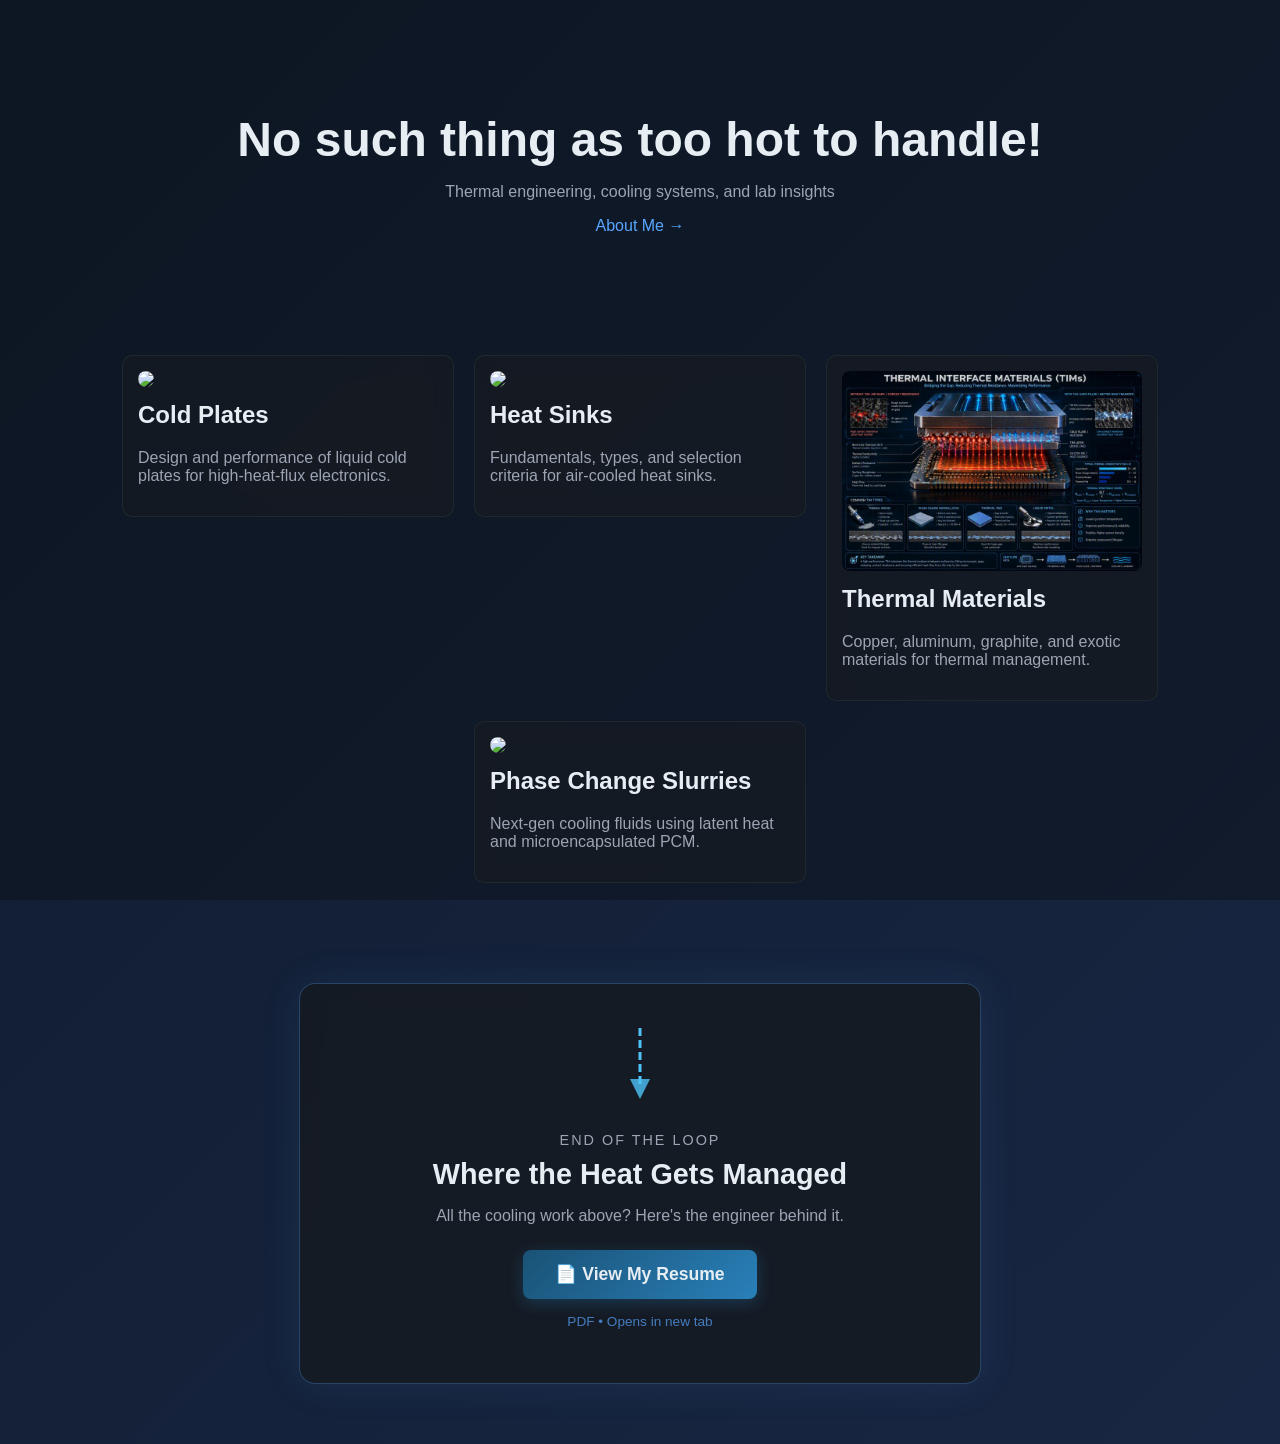
==== index.html @ cb4e355a "Add resume section at bottom of homepage with coolant loop theme - Resume PDF uploaded - Styled as '" ====
<!DOCTYPE html>
<html>
<head>
  <title>Cooling Lab</title>
  <link rel="stylesheet" href="style.css">
</head>

<body class="home-page">

  <!-- Video Background -->
  <video class="video-bg" autoplay muted loop playsinline>
    <source src="bg-video.mp4" type="video/mp4">
  </video>
  <div class="video-overlay"></div>

  <header class="hero">
    <h1>No such thing as too hot to handle!</h1>
    <p>Thermal engineering, cooling systems, and lab insights</p>
    <a href="about.html" style="color:#58a6ff; font-size:1rem; text-decoration:none;">About Me →</a>
  </header>

  <section class="posts">

<a href="cold-plates.html" style="text-decoration:none; color:inherit;">
  <div class="card">
    <img src="https://images.unsplash.com/photo-1631549916768-4119b2e5f926">
    <h2>Cold Plates</h2>
    <p>Design and performance of liquid cold plates for high-heat-flux electronics.</p>
  </div>
</a>

<a href="heat-sinks.html" style="text-decoration:none; color:inherit;">
  <div class="card">
    <img src="https://images.unsplash.com/photo-1518770660439-4636190af475">
    <h2>Heat Sinks</h2>
    <p>Fundamentals, types, and selection criteria for air-cooled heat sinks.</p>
  </div>
</a>

<a href="materials.html" style="text-decoration:none; color:inherit;">
  <div class="card">
    <img src="img-materials.jpg">
    <h2>Thermal Materials</h2>
    <p>Copper, aluminum, graphite, and exotic materials for thermal management.</p>
  </div>
</a>

<a href="phase-change-slurries.html" style="text-decoration:none; color:inherit;">
  <div class="card">
    <img src="https://images.unsplash.com/photo-1532187863486-abf9dbad1b69">
    <h2>Phase Change Slurries</h2>
    <p>Next-gen cooling fluids using latent heat and microencapsulated PCM.</p>
  </div>
</a>

  </section>

  <!-- Resume Section - End of the Loop -->
  <section style="text-align:center; padding:60px 20px; position:relative; z-index:2;">
    <div style="max-width:600px; margin:0 auto; padding:40px; background:rgba(22,27,34,0.85); backdrop-filter:blur(10px); border:1px solid rgba(88,166,255,0.3); border-radius:16px; box-shadow:0 0 40px rgba(88,166,255,0.1);">
      
      <!-- Coolant pipe flowing into resume -->
      <svg width="60" height="80" style="margin-bottom:10px;">
        <line x1="30" y1="0" x2="30" y2="60" stroke="#4fc3f7" stroke-width="3" stroke-dasharray="8,4">
          <animate attributeName="stroke-dashoffset" from="24" to="0" dur="1s" repeatCount="indefinite"/>
        </line>
        <polygon points="20,55 30,75 40,55" fill="#4fc3f7" opacity="0.8"/>
      </svg>

      <p style="color:#9da5b4; font-size:0.9rem; margin-bottom:5px; text-transform:uppercase; letter-spacing:2px;">End of the loop</p>
      <h2 style="font-size:1.8rem; margin:10px 0;">Where the Heat Gets Managed</h2>
      <p style="color:#9da5b4; margin-bottom:25px;">All the cooling work above? Here's the engineer behind it.</p>
      
      <a href="resume.pdf" target="_blank" style="display:inline-block; padding:14px 32px; background:linear-gradient(135deg, #1a5276, #2980b9); color:#e6edf3; text-decoration:none; border-radius:8px; font-size:1.1rem; font-weight:bold; transition:transform 0.2s, box-shadow 0.2s; box-shadow:0 4px 15px rgba(41,128,185,0.3);">
        📄 View My Resume
      </a>

      <p style="color:#58a6ff; font-size:0.85rem; margin-top:15px; opacity:0.7;">PDF • Opens in new tab</p>
    </div>
  </section>

</body>
</html>
---- style.css ----
body {
  margin: 0;
  font-family: Arial, sans-serif;
  color: #e6edf3;
  background: linear-gradient(-45deg, #0d1117, #1a1f3a, #1b2a4a, #0f1b2d);
  background-size: 400% 400%;
  animation: gradientShift 15s ease infinite;
  min-height: 100vh;
}

@keyframes gradientShift {
  0% { background-position: 0% 50%; }
  50% { background-position: 100% 50%; }
  100% { background-position: 0% 50%; }
}

/* HOME PAGE BACKGROUND */
.home-page {
  animation: none;
}

.video-bg {
  position: fixed;
  top: 0;
  left: 0;
  width: 100%;
  height: 100%;
  object-fit: cover;
  z-index: 0;
}

.video-overlay {
  position: fixed;
  top: 0;
  left: 0;
  width: 100%;
  height: 100%;
  background: rgba(13, 17, 23, 0.45);
  z-index: 1;
  pointer-events: none;
}

.home-page > *:not(.video-bg):not(.video-overlay) {
  position: relative;
  z-index: 2;
}

/* HERO */
.hero {
  text-align: center;
  padding: 80px 20px;
  background: transparent;
}

.hero h1 {
  font-size: 3rem;
  margin-bottom: 10px;
}

.hero p {
  color: #9da5b4;
}

/* POSTS GRID */
.posts {
  display: flex;
  flex-wrap: wrap;
  gap: 20px;
  justify-content: center;
  padding: 40px;
  max-width: 1200px;
  margin: 0 auto;
}

/* CARD */
.card {
  background: rgba(22,27,34,0.8);
  backdrop-filter: blur(10px);
  border: 1px solid rgba(48,54,61,0.5);
  border-radius: 10px;
  width: 300px;
  padding: 15px;
  transition: transform 0.2s, box-shadow 0.2s;
}

.card:hover {
  transform: translateY(-5px);
  box-shadow: 0 8px 25px rgba(88,166,255,0.15);
}

.card img {
  width: 100%;
  border-radius: 8px;
}

.card h2 {
  margin-top: 10px;
}

.card p {
  color: #9da5b4;
}

/* ARTICLE HERO IMAGE */
.article-hero {
  width: 100%;
  max-height: 350px;
  object-fit: cover;
  border-radius: 10px;
  margin: 20px 0;
}

/* INLINE FIGURE */
.figure {
  margin: 30px 0;
  text-align: center;
}

.figure img {
  width: 100%;
  max-width: 700px;
  border-radius: 8px;
}

.figure figcaption {
  color: #9da5b4;
  font-size: 0.9rem;
  margin-top: 8px;
  font-style: italic;
}

/* ARTICLE BODY */
article {
  max-width: 800px;
  margin: 0 auto;
  padding: 40px 20px;
}

article h1 {
  font-size: 2.2rem;
  margin-bottom: 10px;
}

article a {
  color: #58a6ff;
}
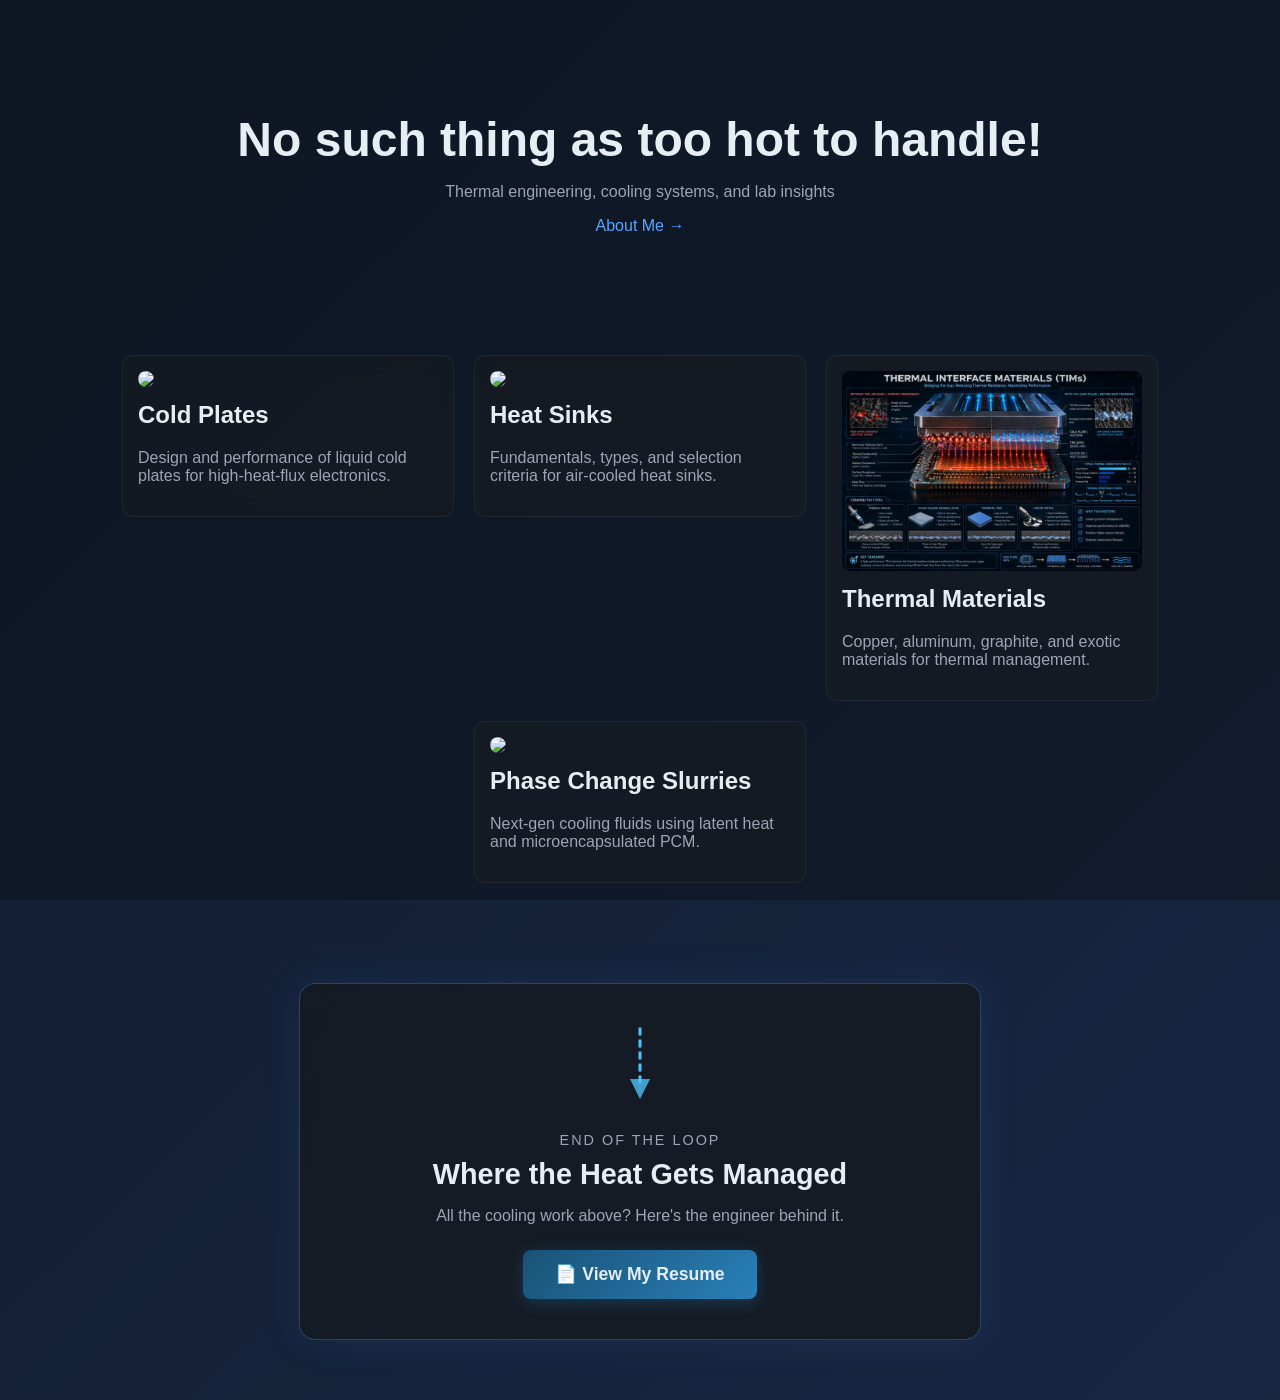
==== commit 05a97776: "Replace cold plate images with relevant liquid cooling photos Co-authored-by: Copilot <223556219+Cop" ====
--- a/index.html
+++ b/index.html
@@ -23,7 +23,7 @@
 
 <a href="cold-plates.html" style="text-decoration:none; color:inherit;">
   <div class="card">
-    <img src="https://images.unsplash.com/photo-1631549916768-4119b2e5f926">
+    <img src="https://images.unsplash.com/photo-1591799264318-7e6ef8ddb7ea?w=600">
     <h2>Cold Plates</h2>
     <p>Design and performance of liquid cold plates for high-heat-flux electronics.</p>
   </div>
@@ -75,7 +75,6 @@
         📄 View My Resume
       </a>
 
-      <p style="color:#58a6ff; font-size:0.85rem; margin-top:15px; opacity:0.7;">PDF • Opens in new tab</p>
     </div>
   </section>
 
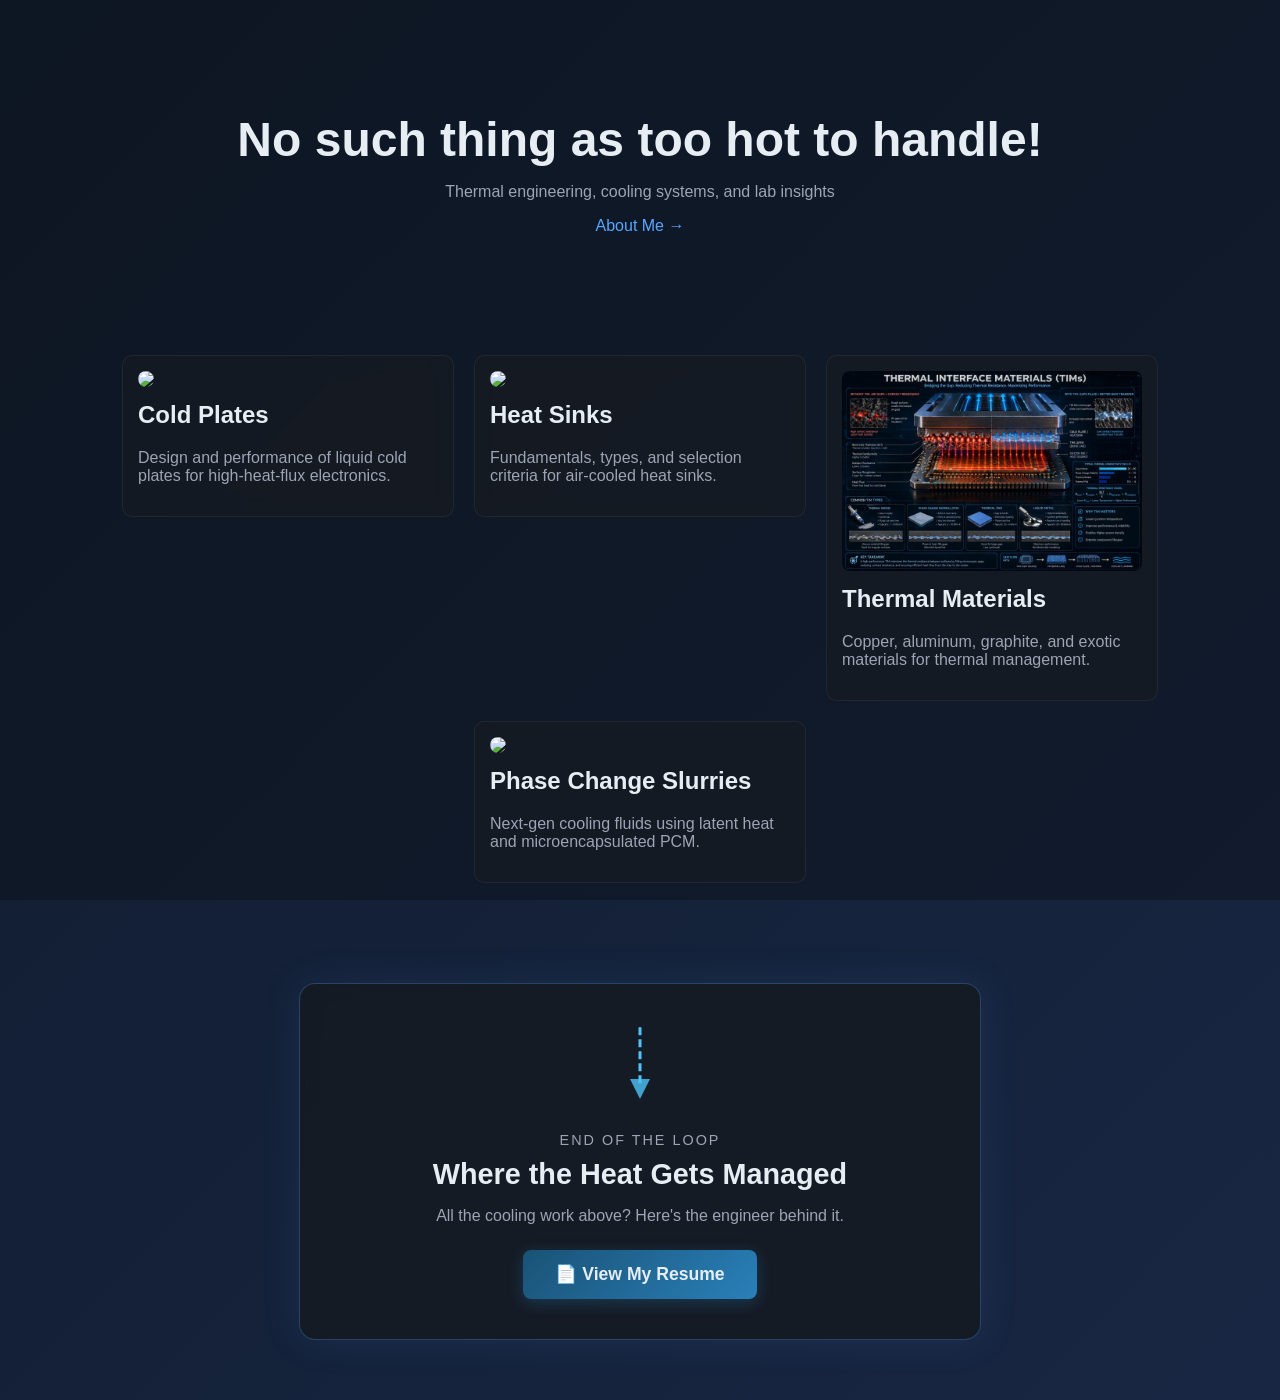
==== commit c52b5b89: "Use Mikros AX-NV2 cold plate image for Cold Plates article Co-authored-by: Copilot <223556219+Copilo" ====
--- a/index.html
+++ b/index.html
@@ -23,7 +23,7 @@
 
 <a href="cold-plates.html" style="text-decoration:none; color:inherit;">
   <div class="card">
-    <img src="https://images.unsplash.com/photo-1591799264318-7e6ef8ddb7ea?w=600">
+    <img src="https://www.mikrostechnologies.com/dam/jcr:7ab6c94e-88b9-48ea-8b3b-3179db008cfe/PR_Mikros%20Technologies_AX-NV2_Blackwell.png">
     <h2>Cold Plates</h2>
     <p>Design and performance of liquid cold plates for high-heat-flux electronics.</p>
   </div>
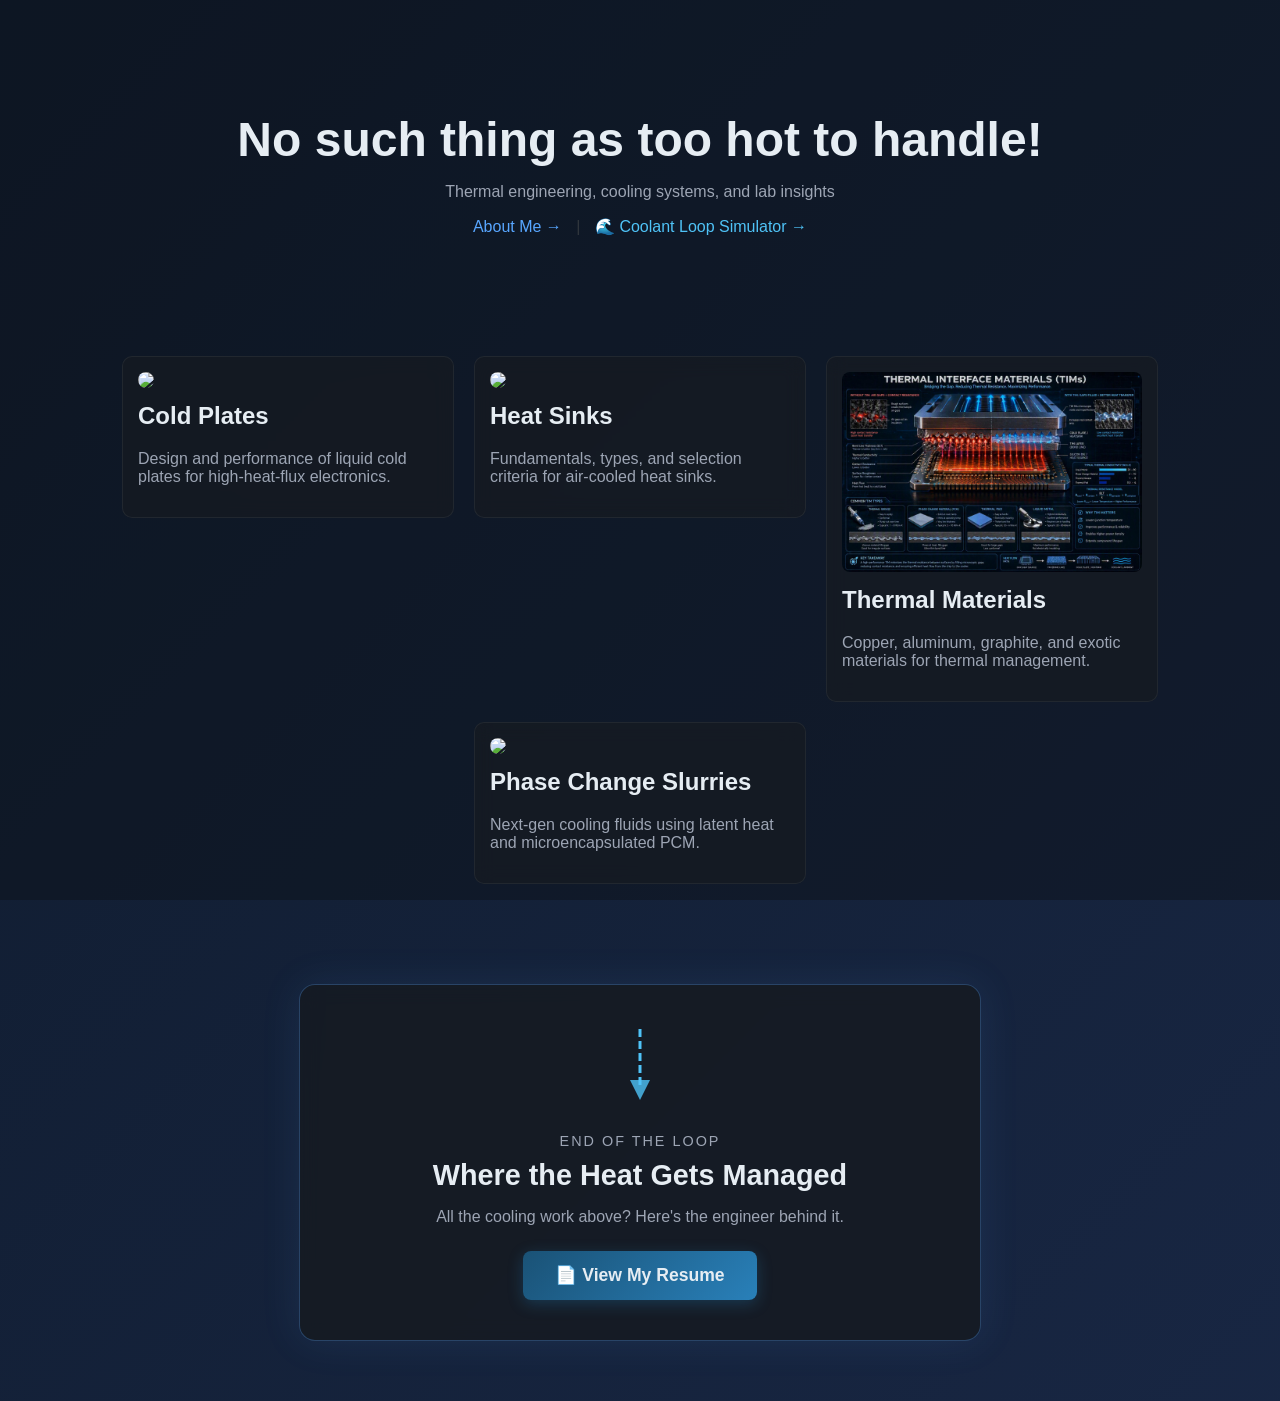
==== commit 79fd5937: "Add interactive coolant loop simulator page - Drag-and-drop components: heat source, cold plate, pum" ====
--- a/index.html
+++ b/index.html
@@ -17,6 +17,8 @@
     <h1>No such thing as too hot to handle!</h1>
     <p>Thermal engineering, cooling systems, and lab insights</p>
     <a href="about.html" style="color:#58a6ff; font-size:1rem; text-decoration:none;">About Me →</a>
+    <span style="margin:0 10px; color:#30363d;">|</span>
+    <a href="simulator.html" style="color:#4fc3f7; font-size:1rem; text-decoration:none;">🌊 Coolant Loop Simulator →</a>
   </header>
 
   <section class="posts">
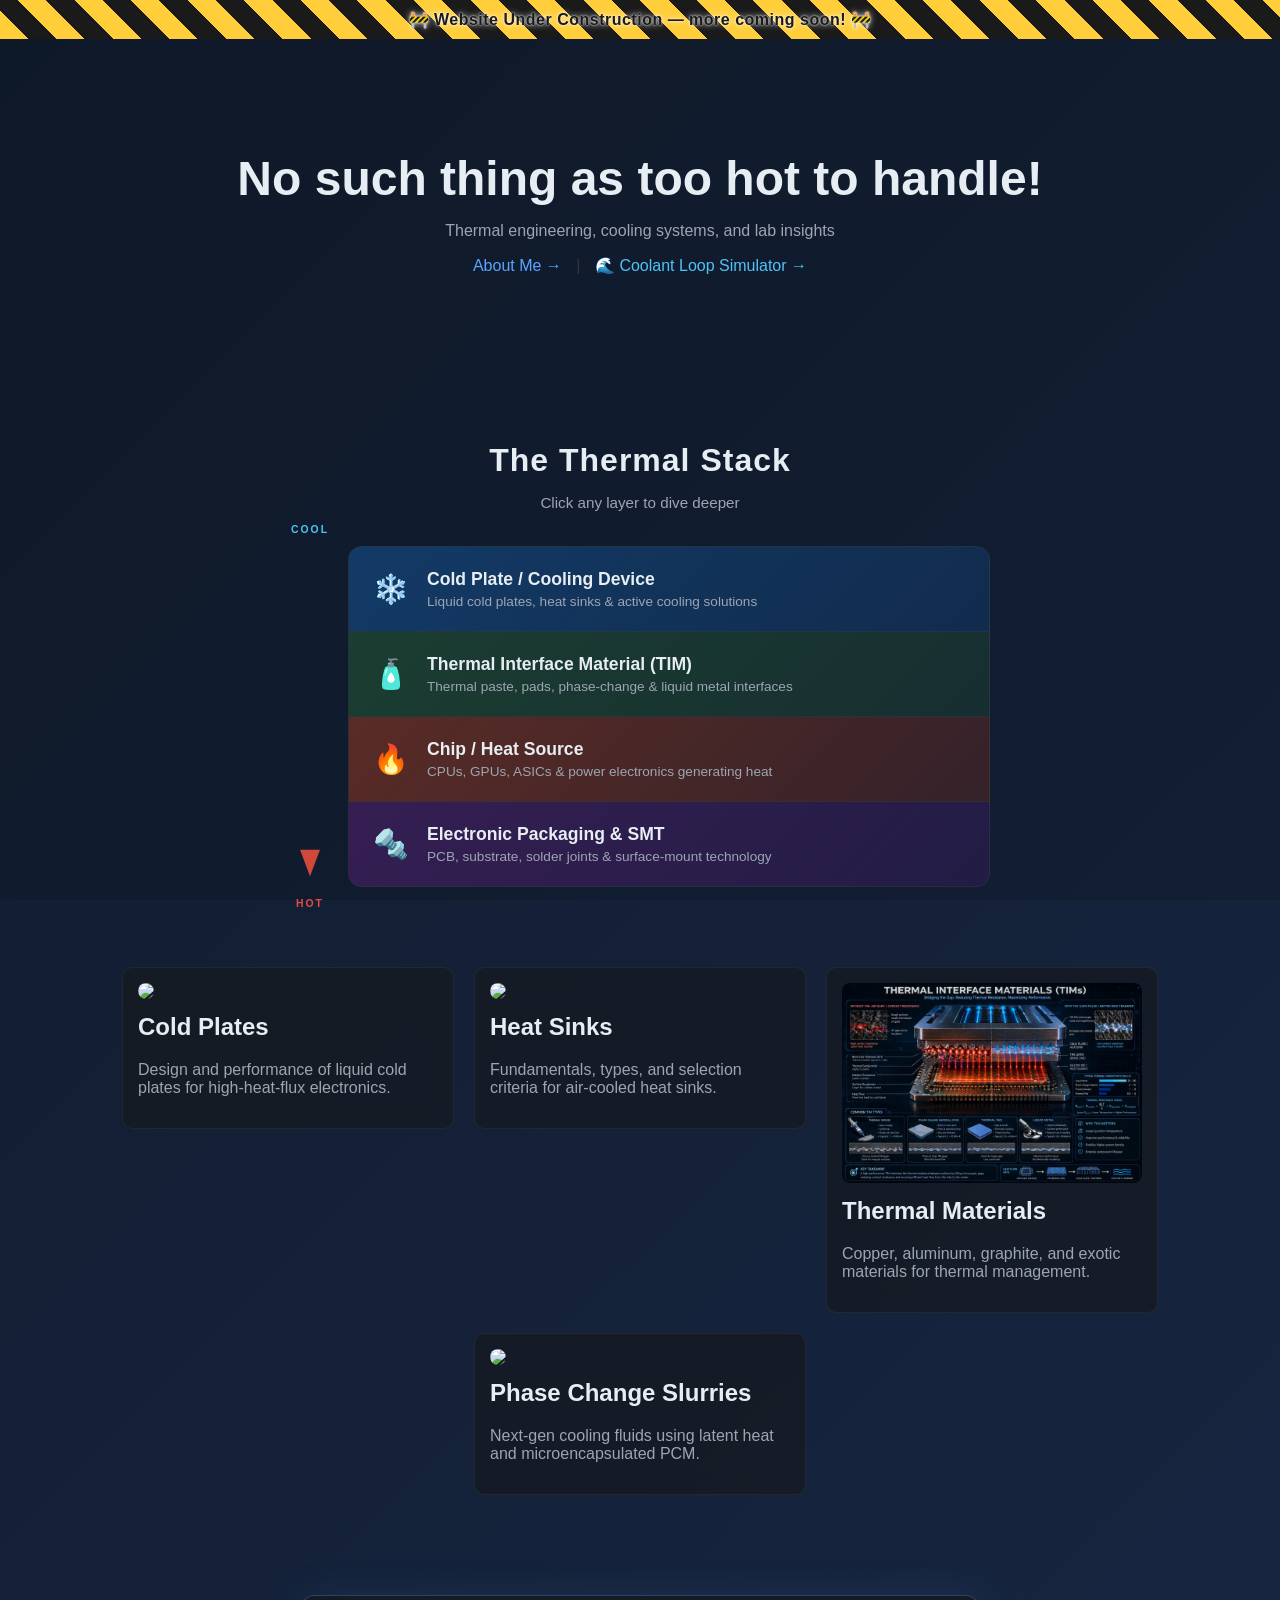
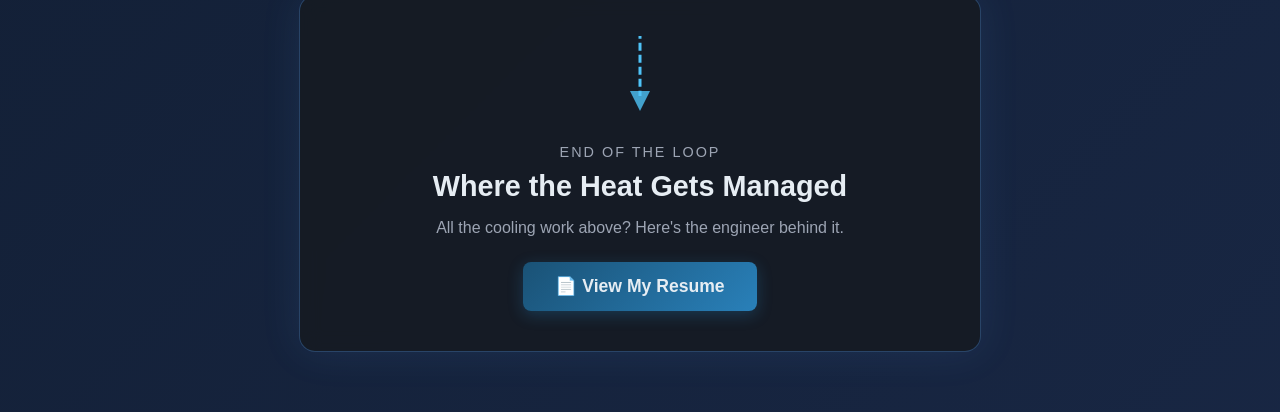
==== commit 99976678: "Add Under Construction banner to homepage Co-authored-by: Copilot <223556219+Copilot@users.noreply.g" ====
--- a/index.html
+++ b/index.html
@@ -6,6 +6,9 @@
 </head>
 
 <body class="home-page">
+
+  <!-- Under Construction Banner -->
+  <div class="under-construction">🚧 Website Under Construction — more coming soon! 🚧</div>
 
   <!-- Video Background -->
   <video class="video-bg" autoplay muted loop playsinline>
@@ -20,6 +23,73 @@
     <span style="margin:0 10px; color:#30363d;">|</span>
     <a href="simulator.html" style="color:#4fc3f7; font-size:1rem; text-decoration:none;">🌊 Coolant Loop Simulator →</a>
   </header>
+
+  <!-- Thermal Stack Diagram -->
+  <section class="stack-section">
+    <h2 class="stack-title">The Thermal Stack</h2>
+    <p class="stack-subtitle">Click any layer to dive deeper</p>
+
+    <div class="stack-container">
+
+      <!-- Heat flow arrow (left side) -->
+      <div class="stack-arrow">
+        <svg width="40" height="100%" viewBox="0 0 40 320" preserveAspectRatio="none">
+          <defs>
+            <linearGradient id="arrowGrad" x1="0" y1="0" x2="0" y2="1">
+              <stop offset="0%" stop-color="#4fc3f7"/>
+              <stop offset="100%" stop-color="#e74c3c"/>
+            </linearGradient>
+          </defs>
+          <line x1="20" y1="10" x2="20" y2="290" stroke="url(#arrowGrad)" stroke-width="3" stroke-dasharray="8,4">
+            <animate attributeName="stroke-dashoffset" from="0" to="-24" dur="1.5s" repeatCount="indefinite"/>
+          </line>
+          <polygon points="10,285 20,310 30,285" fill="#e74c3c" opacity="0.9"/>
+        </svg>
+        <span class="arrow-label arrow-label-top">COOL</span>
+        <span class="arrow-label arrow-label-bottom">HOT</span>
+      </div>
+
+      <!-- Stack layers -->
+      <div class="stack-layers">
+        <a href="cold-plates.html" class="stack-layer layer-coldplate">
+          <div class="layer-icon">❄️</div>
+          <div class="layer-content">
+            <h3>Cold Plate / Cooling Device</h3>
+            <p>Liquid cold plates, heat sinks &amp; active cooling solutions</p>
+          </div>
+          <div class="layer-arrow">→</div>
+        </a>
+
+        <a href="tim.html" class="stack-layer layer-tim">
+          <div class="layer-icon">🧴</div>
+          <div class="layer-content">
+            <h3>Thermal Interface Material (TIM)</h3>
+            <p>Thermal paste, pads, phase-change &amp; liquid metal interfaces</p>
+          </div>
+          <div class="layer-arrow">→</div>
+        </a>
+
+        <a href="chip.html" class="stack-layer layer-chip">
+          <div class="layer-icon">🔥</div>
+          <div class="layer-content">
+            <h3>Chip / Heat Source</h3>
+            <p>CPUs, GPUs, ASICs &amp; power electronics generating heat</p>
+          </div>
+          <div class="layer-arrow">→</div>
+        </a>
+
+        <a href="smt.html" class="stack-layer layer-smt">
+          <div class="layer-icon">🔩</div>
+          <div class="layer-content">
+            <h3>Electronic Packaging &amp; SMT</h3>
+            <p>PCB, substrate, solder joints &amp; surface-mount technology</p>
+          </div>
+          <div class="layer-arrow">→</div>
+        </a>
+      </div>
+
+    </div>
+  </section>
 
   <section class="posts">
 
--- a/style.css
+++ b/style.css
@@ -35,7 +35,7 @@
   left: 0;
   width: 100%;
   height: 100%;
-  background: rgba(13, 17, 23, 0.45);
+  background: rgba(13, 17, 23, 0.2);
   z-index: 1;
   pointer-events: none;
 }
@@ -144,3 +144,181 @@
 article a {
   color: #58a6ff;
 }
+
+/* THERMAL STACK */
+.stack-section {
+  text-align: center;
+  padding: 60px 20px 40px;
+  position: relative;
+  z-index: 2;
+}
+
+.stack-title {
+  font-size: 2rem;
+  margin-bottom: 5px;
+  letter-spacing: 1px;
+}
+
+.stack-subtitle {
+  color: #9da5b4;
+  font-size: 0.95rem;
+  margin-bottom: 35px;
+}
+
+.stack-container {
+  display: flex;
+  align-items: stretch;
+  justify-content: center;
+  max-width: 700px;
+  margin: 0 auto;
+  gap: 18px;
+}
+
+.stack-arrow {
+  position: relative;
+  width: 40px;
+  flex-shrink: 0;
+  display: flex;
+  align-items: center;
+}
+
+.arrow-label {
+  position: absolute;
+  left: 50%;
+  transform: translateX(-50%);
+  font-size: 0.65rem;
+  font-weight: bold;
+  letter-spacing: 2px;
+  text-transform: uppercase;
+}
+
+.arrow-label-top {
+  top: -22px;
+  color: #4fc3f7;
+}
+
+.arrow-label-bottom {
+  bottom: -22px;
+  color: #e74c3c;
+}
+
+.stack-layers {
+  display: flex;
+  flex-direction: column;
+  gap: 0;
+  flex: 1;
+}
+
+.stack-layer {
+  display: flex;
+  align-items: center;
+  padding: 22px 24px;
+  text-decoration: none;
+  color: #e6edf3;
+  border: 1px solid rgba(48,54,61,0.6);
+  transition: transform 0.2s, box-shadow 0.25s, border-color 0.25s;
+  cursor: pointer;
+}
+
+.stack-layer:first-child {
+  border-radius: 14px 14px 0 0;
+}
+
+.stack-layer:last-child {
+  border-radius: 0 0 14px 14px;
+}
+
+.stack-layer + .stack-layer {
+  border-top: none;
+}
+
+.stack-layer:hover {
+  transform: translateX(6px);
+  box-shadow: 0 4px 20px rgba(88,166,255,0.2);
+  border-color: rgba(88,166,255,0.5);
+  z-index: 1;
+}
+
+.layer-coldplate {
+  background: linear-gradient(135deg, rgba(25,118,210,0.35), rgba(21,101,192,0.2));
+}
+
+.layer-tim {
+  background: linear-gradient(135deg, rgba(56,142,60,0.3), rgba(46,125,50,0.18));
+}
+
+.layer-chip {
+  background: linear-gradient(135deg, rgba(230,74,25,0.35), rgba(191,54,12,0.2));
+}
+
+.layer-smt {
+  background: linear-gradient(135deg, rgba(142,36,170,0.3), rgba(106,27,154,0.18));
+}
+
+.layer-icon {
+  font-size: 1.8rem;
+  margin-right: 18px;
+  flex-shrink: 0;
+}
+
+.layer-content {
+  text-align: left;
+  flex: 1;
+}
+
+.layer-content h3 {
+  margin: 0 0 4px;
+  font-size: 1.1rem;
+}
+
+.layer-content p {
+  margin: 0;
+  color: #9da5b4;
+  font-size: 0.85rem;
+}
+
+.layer-arrow {
+  font-size: 1.4rem;
+  color: #58a6ff;
+  margin-left: 14px;
+  opacity: 0;
+  transform: translateX(-5px);
+  transition: opacity 0.2s, transform 0.2s;
+}
+
+.stack-layer:hover .layer-arrow {
+  opacity: 1;
+  transform: translateX(0);
+}
+
+@media (max-width: 600px) {
+  .stack-container {
+    flex-direction: column;
+    align-items: center;
+  }
+  .stack-arrow {
+    display: none;
+  }
+  .stack-layer {
+    padding: 16px;
+  }
+}
+
+/* UNDER CONSTRUCTION BANNER */
+.under-construction {
+  position: relative;
+  z-index: 10;
+  text-align: center;
+  padding: 10px 16px;
+  font-weight: bold;
+  letter-spacing: 0.5px;
+  color: #1a1a1a;
+  background: repeating-linear-gradient(
+    45deg,
+    #ffce3a,
+    #ffce3a 20px,
+    #1a1a1a 20px,
+    #1a1a1a 40px
+  );
+  text-shadow: 0 0 6px rgba(255,255,255,0.9), 0 0 2px #fff;
+}
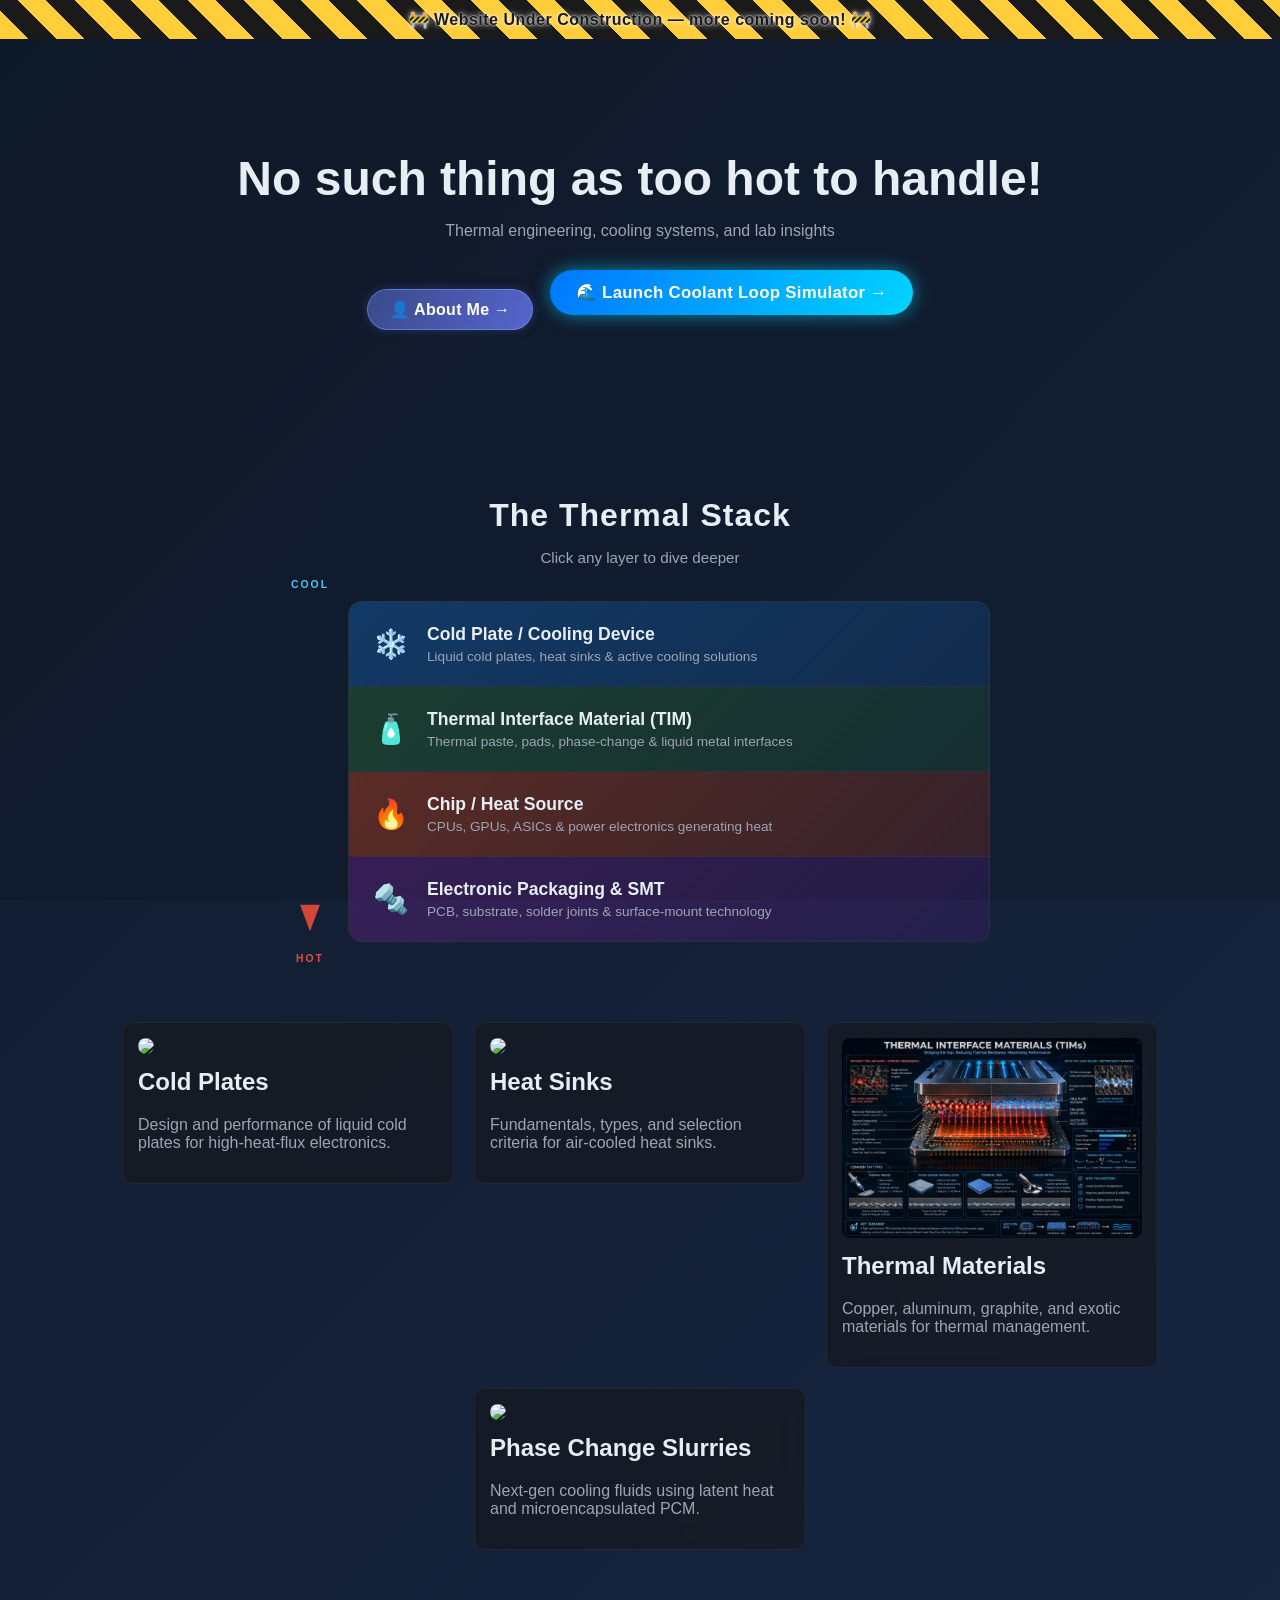
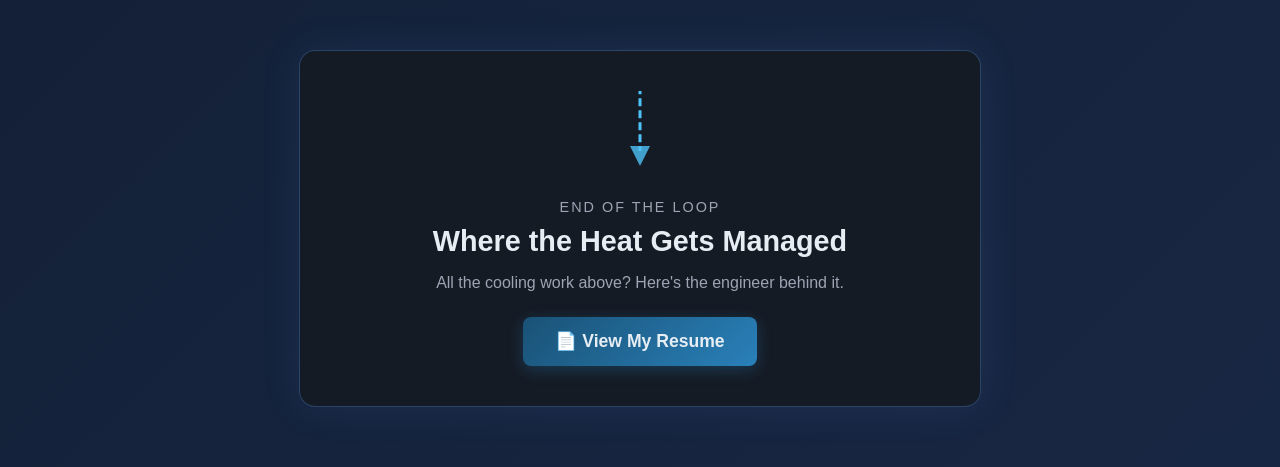
==== commit 7272074c: "Style About Me link as a toned-down companion CTA button Co-authored-by: Copilot <223556219+Copilot@" ====
--- a/index.html
+++ b/index.html
@@ -12,16 +12,15 @@
 
   <!-- Video Background -->
   <video class="video-bg" autoplay muted loop playsinline>
-    <source src="bg-video.mp4" type="video/mp4">
+    <source src="designer2_coolant_loop_inside_tubes.mp4" type="video/mp4">
   </video>
   <div class="video-overlay"></div>
 
   <header class="hero">
     <h1>No such thing as too hot to handle!</h1>
     <p>Thermal engineering, cooling systems, and lab insights</p>
-    <a href="about.html" style="color:#58a6ff; font-size:1rem; text-decoration:none;">About Me →</a>
-    <span style="margin:0 10px; color:#30363d;">|</span>
-    <a href="simulator.html" style="color:#4fc3f7; font-size:1rem; text-decoration:none;">🌊 Coolant Loop Simulator →</a>
+    <a href="about.html" class="about-cta">👤 About Me →</a>
+    <a href="simulator.html" class="sim-cta">🌊 Launch Coolant Loop Simulator →</a>
   </header>
 
   <!-- Thermal Stack Diagram -->
--- a/style.css
+++ b/style.css
@@ -322,3 +322,97 @@
   );
   text-shadow: 0 0 6px rgba(255,255,255,0.9), 0 0 2px #fff;
 }
+
+/* COOLANT SIMULATOR CALL-TO-ACTION */
+.sim-cta {
+  display: inline-block;
+  margin-top: 14px;
+  padding: 12px 26px;
+  font-size: 1.05rem;
+  font-weight: bold;
+  letter-spacing: 0.3px;
+  color: #fff;
+  text-decoration: none;
+  border-radius: 30px;
+  position: relative;
+  overflow: hidden;
+  background: linear-gradient(120deg, #0077ff, #00d4ff, #4fc3f7, #0077ff);
+  background-size: 300% 300%;
+  animation: simGradient 6s ease infinite, simPulse 2.2s ease-in-out infinite;
+  box-shadow: 0 0 18px rgba(0, 212, 255, 0.6);
+  transition: transform 0.15s ease, box-shadow 0.2s ease;
+}
+
+.sim-cta:hover {
+  transform: translateY(-2px) scale(1.05);
+  box-shadow: 0 0 28px rgba(0, 212, 255, 0.95);
+}
+
+/* Shimmer sweep */
+.sim-cta::after {
+  content: "";
+  position: absolute;
+  top: 0;
+  left: -120%;
+  width: 60%;
+  height: 100%;
+  background: linear-gradient(120deg, transparent, rgba(255,255,255,0.55), transparent);
+  transform: skewX(-20deg);
+  animation: simShimmer 3.5s ease-in-out infinite;
+}
+
+@keyframes simGradient {
+  0% { background-position: 0% 50%; }
+  50% { background-position: 100% 50%; }
+  100% { background-position: 0% 50%; }
+}
+
+@keyframes simPulse {
+  0%, 100% { box-shadow: 0 0 14px rgba(0, 212, 255, 0.5); }
+  50% { box-shadow: 0 0 26px rgba(0, 212, 255, 0.9); }
+}
+
+@keyframes simShimmer {
+  0% { left: -120%; }
+  60%, 100% { left: 140%; }
+}
+
+@media (prefers-reduced-motion: reduce) {
+  .sim-cta { animation: none; }
+  .sim-cta::after { animation: none; display: none; }
+}
+
+/* ABOUT ME CALL-TO-ACTION (toned-down companion to .sim-cta) */
+.about-cta {
+  display: inline-block;
+  margin-top: 14px;
+  margin-right: 12px;
+  padding: 10px 22px;
+  font-size: 1rem;
+  font-weight: bold;
+  letter-spacing: 0.3px;
+  color: #fff;
+  text-decoration: none;
+  border-radius: 30px;
+  border: 1px solid rgba(124, 156, 255, 0.5);
+  background: linear-gradient(120deg, #3a4a8a, #5566cc, #3a4a8a);
+  background-size: 200% 200%;
+  animation: aboutGradient 8s ease infinite;
+  box-shadow: 0 0 10px rgba(85, 102, 204, 0.35);
+  transition: transform 0.15s ease, box-shadow 0.2s ease;
+}
+
+.about-cta:hover {
+  transform: translateY(-2px) scale(1.04);
+  box-shadow: 0 0 18px rgba(124, 156, 255, 0.7);
+}
+
+@keyframes aboutGradient {
+  0% { background-position: 0% 50%; }
+  50% { background-position: 100% 50%; }
+  100% { background-position: 0% 50%; }
+}
+
+@media (prefers-reduced-motion: reduce) {
+  .about-cta { animation: none; }
+}
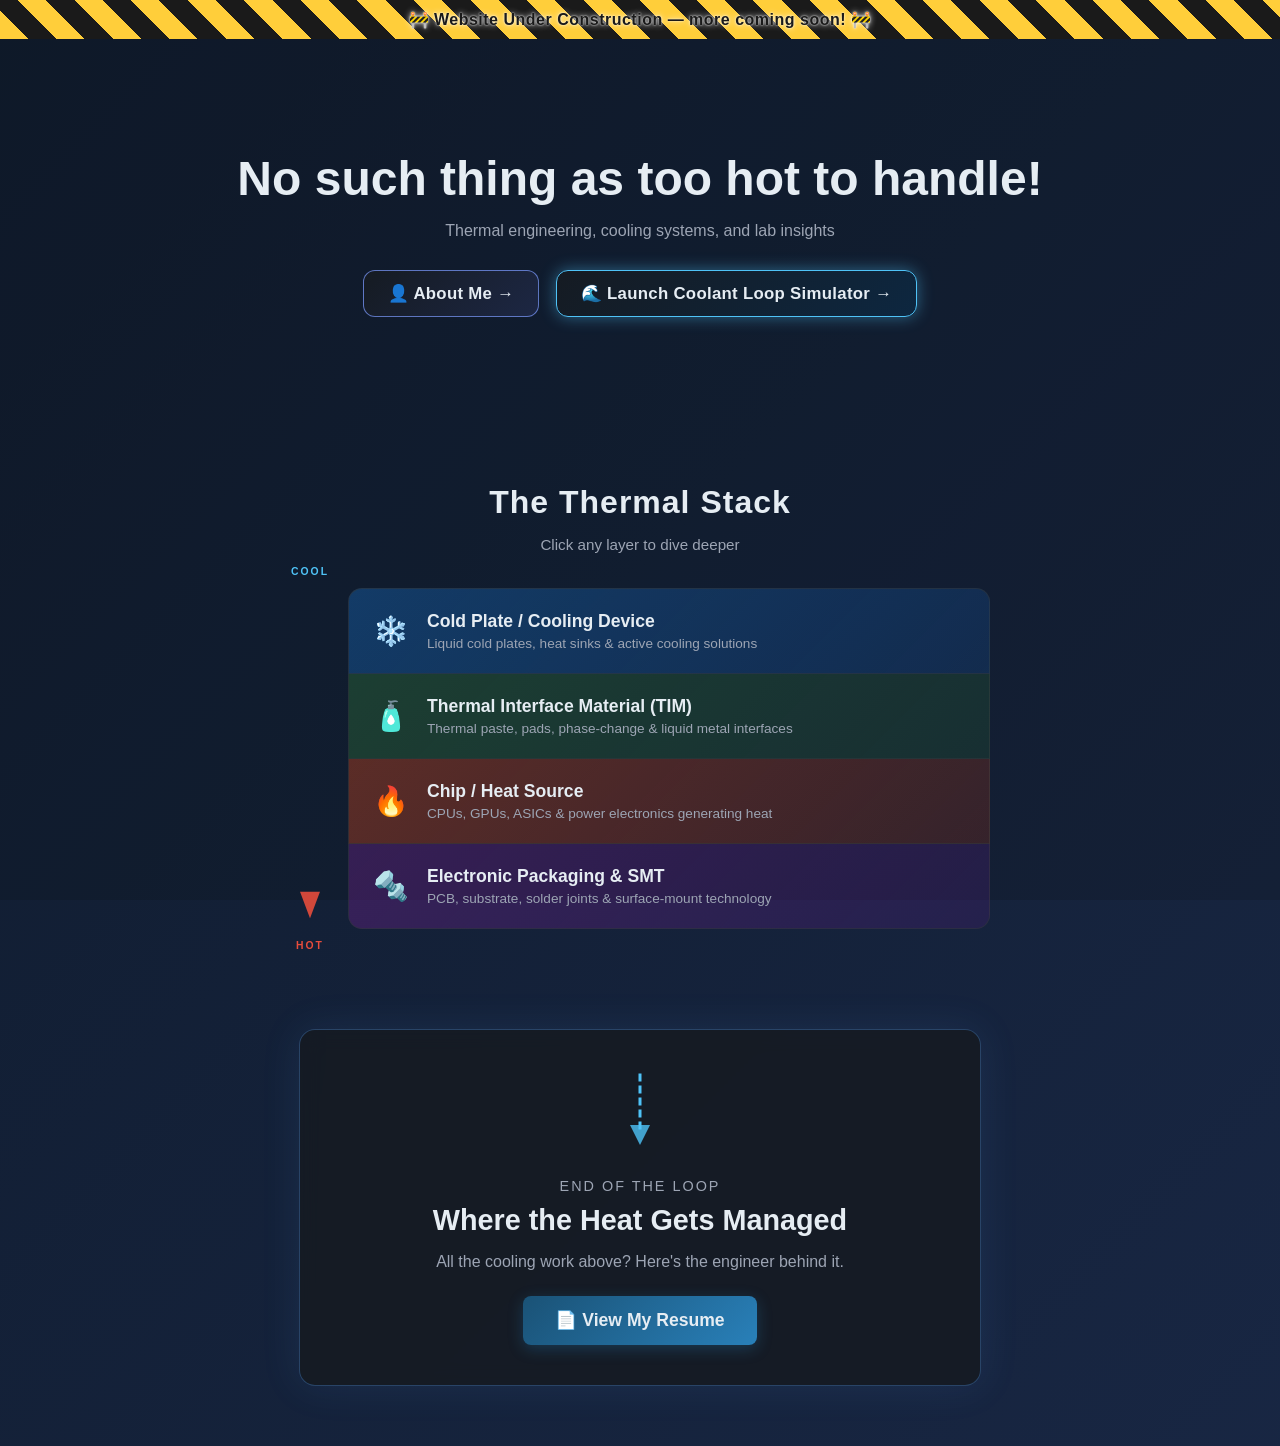
==== commit 960463bd: "Remove duplicate Posts cards section from homepage Co-authored-by: Copilot <223556219+Copilot@users." ====
--- a/index.html
+++ b/index.html
@@ -90,42 +90,6 @@
     </div>
   </section>
 
-  <section class="posts">
-
-<a href="cold-plates.html" style="text-decoration:none; color:inherit;">
-  <div class="card">
-    <img src="https://www.mikrostechnologies.com/dam/jcr:7ab6c94e-88b9-48ea-8b3b-3179db008cfe/PR_Mikros%20Technologies_AX-NV2_Blackwell.png">
-    <h2>Cold Plates</h2>
-    <p>Design and performance of liquid cold plates for high-heat-flux electronics.</p>
-  </div>
-</a>
-
-<a href="heat-sinks.html" style="text-decoration:none; color:inherit;">
-  <div class="card">
-    <img src="https://images.unsplash.com/photo-1518770660439-4636190af475">
-    <h2>Heat Sinks</h2>
-    <p>Fundamentals, types, and selection criteria for air-cooled heat sinks.</p>
-  </div>
-</a>
-
-<a href="materials.html" style="text-decoration:none; color:inherit;">
-  <div class="card">
-    <img src="img-materials.jpg">
-    <h2>Thermal Materials</h2>
-    <p>Copper, aluminum, graphite, and exotic materials for thermal management.</p>
-  </div>
-</a>
-
-<a href="phase-change-slurries.html" style="text-decoration:none; color:inherit;">
-  <div class="card">
-    <img src="https://images.unsplash.com/photo-1532187863486-abf9dbad1b69">
-    <h2>Phase Change Slurries</h2>
-    <p>Next-gen cooling fluids using latent heat and microencapsulated PCM.</p>
-  </div>
-</a>
-
-  </section>
-
   <!-- Resume Section - End of the Loop -->
   <section style="text-align:center; padding:60px 20px; position:relative; z-index:2;">
     <div style="max-width:600px; margin:0 auto; padding:40px; background:rgba(22,27,34,0.85); backdrop-filter:blur(10px); border:1px solid rgba(88,166,255,0.3); border-radius:16px; box-shadow:0 0 40px rgba(88,166,255,0.1);">
--- a/style.css
+++ b/style.css
@@ -323,96 +323,91 @@
   text-shadow: 0 0 6px rgba(255,255,255,0.9), 0 0 2px #fff;
 }
 
-/* COOLANT SIMULATOR CALL-TO-ACTION */
+/* COOLANT SIMULATOR CALL-TO-ACTION (tab-style, attention glow) */
 .sim-cta {
   display: inline-block;
   margin-top: 14px;
-  padding: 12px 26px;
+  padding: 12px 24px;
   font-size: 1.05rem;
   font-weight: bold;
   letter-spacing: 0.3px;
-  color: #fff;
+  color: #e6edf3;
   text-decoration: none;
-  border-radius: 30px;
-  position: relative;
-  overflow: hidden;
-  background: linear-gradient(120deg, #0077ff, #00d4ff, #4fc3f7, #0077ff);
-  background-size: 300% 300%;
-  animation: simGradient 6s ease infinite, simPulse 2.2s ease-in-out infinite;
-  box-shadow: 0 0 18px rgba(0, 212, 255, 0.6);
-  transition: transform 0.15s ease, box-shadow 0.2s ease;
+  border-radius: 12px;
+  background: linear-gradient(135deg, rgba(22,27,34,0.92), rgba(13,40,66,0.92));
+  border: 1px solid #4fc3f7;
+  box-shadow: 0 0 16px rgba(79, 195, 247, 0.45);
+  animation: simGlow 2.2s ease-in-out infinite;
+  transition: transform 0.15s ease, box-shadow 0.2s ease, border-color 0.2s ease;
 }
 
 .sim-cta:hover {
-  transform: translateY(-2px) scale(1.05);
-  box-shadow: 0 0 28px rgba(0, 212, 255, 0.95);
-}
-
-/* Shimmer sweep */
-.sim-cta::after {
-  content: "";
-  position: absolute;
-  top: 0;
-  left: -120%;
-  width: 60%;
-  height: 100%;
-  background: linear-gradient(120deg, transparent, rgba(255,255,255,0.55), transparent);
-  transform: skewX(-20deg);
-  animation: simShimmer 3.5s ease-in-out infinite;
-}
-
-@keyframes simGradient {
-  0% { background-position: 0% 50%; }
-  50% { background-position: 100% 50%; }
-  100% { background-position: 0% 50%; }
-}
-
-@keyframes simPulse {
-  0%, 100% { box-shadow: 0 0 14px rgba(0, 212, 255, 0.5); }
-  50% { box-shadow: 0 0 26px rgba(0, 212, 255, 0.9); }
-}
-
-@keyframes simShimmer {
-  0% { left: -120%; }
-  60%, 100% { left: 140%; }
-}
-
-@media (prefers-reduced-motion: reduce) {
-  .sim-cta { animation: none; }
-  .sim-cta::after { animation: none; display: none; }
-}
-
-/* ABOUT ME CALL-TO-ACTION (toned-down companion to .sim-cta) */
+  transform: translateY(-2px);
+  border-color: #7fdcff;
+  box-shadow: 0 0 26px rgba(79, 195, 247, 0.85);
+}
+
+@keyframes simGlow {
+  0%, 100% { box-shadow: 0 0 12px rgba(79, 195, 247, 0.4); }
+  50% { box-shadow: 0 0 24px rgba(79, 195, 247, 0.8); }
+}
+
+/* ABOUT ME CALL-TO-ACTION (tab-style, calmer) */
 .about-cta {
   display: inline-block;
   margin-top: 14px;
   margin-right: 12px;
-  padding: 10px 22px;
-  font-size: 1rem;
+  padding: 12px 24px;
+  font-size: 1.05rem;
   font-weight: bold;
   letter-spacing: 0.3px;
-  color: #fff;
+  color: #e6edf3;
   text-decoration: none;
-  border-radius: 30px;
-  border: 1px solid rgba(124, 156, 255, 0.5);
-  background: linear-gradient(120deg, #3a4a8a, #5566cc, #3a4a8a);
-  background-size: 200% 200%;
-  animation: aboutGradient 8s ease infinite;
-  box-shadow: 0 0 10px rgba(85, 102, 204, 0.35);
-  transition: transform 0.15s ease, box-shadow 0.2s ease;
+  border-radius: 12px;
+  background: linear-gradient(135deg, rgba(22,27,34,0.92), rgba(30,40,70,0.92));
+  border: 1px solid rgba(124, 156, 255, 0.7);
+  transition: transform 0.15s ease, box-shadow 0.2s ease, border-color 0.2s ease;
 }
 
 .about-cta:hover {
-  transform: translateY(-2px) scale(1.04);
-  box-shadow: 0 0 18px rgba(124, 156, 255, 0.7);
-}
-
-@keyframes aboutGradient {
-  0% { background-position: 0% 50%; }
-  50% { background-position: 100% 50%; }
-  100% { background-position: 0% 50%; }
+  transform: translateY(-2px);
+  border-color: #9db4ff;
+  box-shadow: 0 0 18px rgba(124, 156, 255, 0.6);
 }
 
 @media (prefers-reduced-motion: reduce) {
-  .about-cta { animation: none; }
-}
+  .sim-cta { animation: none; }
+}
+
+/* COLD PLATES PAGE BACKGROUND */
+.cold-plates-page {
+  background: none;
+  animation: none;
+}
+
+.cold-plates-page::before {
+  content: "";
+  position: fixed;
+  inset: 0;
+  z-index: -2;
+  background: url("bg-cold-plates.jpg") center center / cover no-repeat fixed;
+}
+
+.cold-plates-page::after {
+  content: "";
+  position: fixed;
+  inset: 0;
+  z-index: -1;
+  background: rgba(7, 11, 18, 0.7);
+}
+
+.cold-plates-page article {
+  position: relative;
+  z-index: 1;
+  background: rgba(13, 17, 23, 0.78);
+  border: 1px solid rgba(48, 54, 61, 0.6);
+  border-radius: 14px;
+  padding: 40px 32px;
+  margin: 40px auto;
+  box-shadow: 0 8px 40px rgba(0, 0, 0, 0.5);
+}
